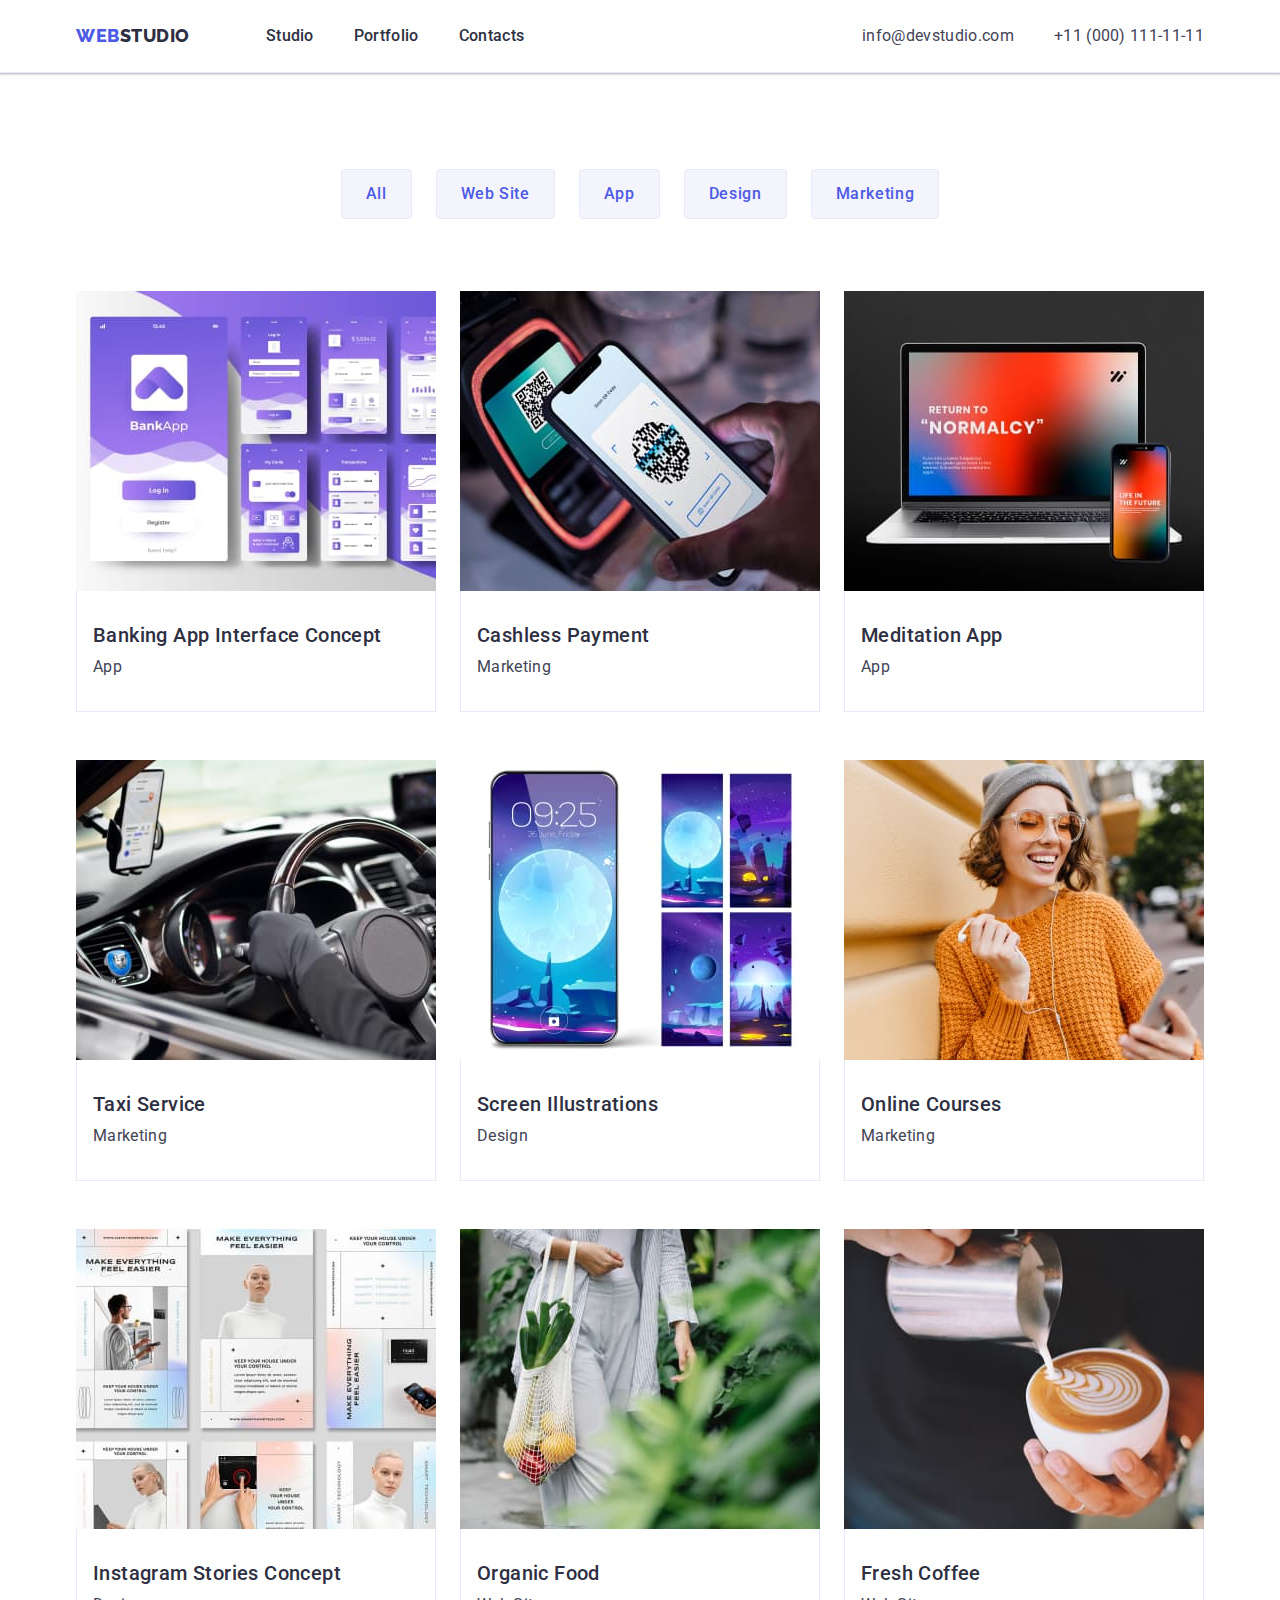
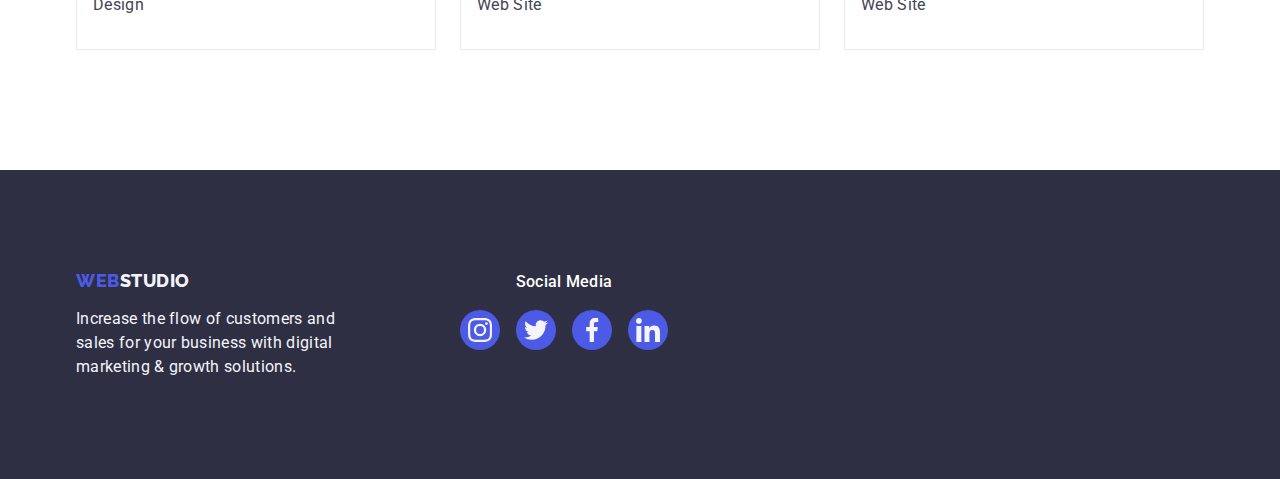
==== portfolio.html @ fbf21b33 "Initial commit" ====
<!DOCTYPE html>
<html lang="en">
  <head>
    <meta charset="UTF-8" />
    <meta http-equiv="X-UA-Compatible" content="IE=edge" />
    <meta name="viewport" content="width=device-width, initial-scale=1.0" />
    <title>WebStudio</title>
    <!-- Нормалізація стилів -->
    <link
      rel="stylesheet"
      href="https://cdn.jsdelivr.net/npm/modern-normalize@1.1.0/modern-normalize.min.css"
    />
    <!-- Шрифти -->
    <link rel="preconnect" href="https://fonts.googleapis.com" />
    <link rel="preconnect" href="https://fonts.gstatic.com" crossorigin />
    <link
      href="https://fonts.googleapis.com/css2?family=Raleway:wght@800&family=Roboto:wght@400;500;700&display=swap"
      rel="stylesheet"
    />
    <!-- Підключення стилів css -->
    <link rel="stylesheet" href="./css/styles.css" />
  </head>
  <body>
    <!-- Header -->
    <header class="header">
      <div class="header-container container">
        <nav class="header-nav">
          <a href="./index.html" class="logo-link link"
            >Web<span class="header-logo">Studio</span></a
          >
          <ul class="header-menu list">
            <li class="menu-item">
              <a class="menu-link link" href="./index.html">Studio</a>
            </li>
            <li class="menu-item">
              <a class="menu-link link" href="./portfolio.html">Portfolio</a>
            </li>
            <li class="menu-item">
              <a class="menu-link link" href="">Contacts</a>
            </li>
          </ul>
        </nav>
        <address class="contact">
          <ul class="contact-list list">
            <li class="mail">
              <a class="contact-link link" href="mailto:info@devstudio.com"
                >info@devstudio.com</a
              >
            </li>
            <li class="phone">
              <a class="contact-link link" href="tel:+110001111111"
                >+11 (000) 111-11-11</a
              >
            </li>
          </ul>
        </address>
      </div>
    </header>
    <!-- Main -->
    <main>
      <!-- Filters button -->
      <section class="filters">
        <div class="filters-container container">
          <h1 class="visually-hidden">Filters portfolio</h1>
          <ul class="filters-list list">
            <li class="filters-item">
              <button class="filters-btn" type="button">All</button>
            </li>
            <li class="filters-item">
              <button class="filters-btn" type="button">Web Site</button>
            </li>
            <li class="filters-item">
              <button class="filters-btn" type="button">App</button>
            </li>
            <li class="filters-item">
              <button class="filters-btn" type="button">Design</button>
            </li>
            <li class="filters-item">
              <button class="filters-btn" type="button">Marketing</button>
            </li>
          </ul>
          <!-- Photo gallery -->
          <ul class="galerry-list list">
            <li class="galerry-item">
              <a class="galerry-link link" href=""
                ><img
                  class="galerry-img"
                  src="./images/Portfolio/img-1.jpg"
                  alt="Banking App"
                  width="360"
                  height="300"
                />
                <div class="application">
                  <h2 class="galery-title subtitle">
                    Banking App Interface Concept
                  </h2>
                  <p class="text">App</p>
                </div>
              </a>
            </li>
            <li class="galerry-item">
              <a class="galerry-link link" href=""
                ><img
                  class="galerry-img"
                  src="./images/Portfolio/img-2.jpg"
                  alt="Cashless Payment"
                  width="360"
                  height="300"
                />
                <div class="application">
                  <h2 class="galery-title subtitle">Cashless Payment</h2>
                  <p class="text">Marketing</p>
                </div>
              </a>
            </li>
            <li class="galerry-item">
              <a class="galerry-link link" href=""
                ><img
                  class="galerry-img"
                  src="./images/Portfolio/img-3.jpg"
                  alt="Meditation App"
                  width="360"
                  height="300"
                />
                <div class="application">
                  <h2 class="galery-title subtitle">Meditation App</h2>
                  <p class="text">App</p>
                </div>
              </a>
            </li>
            <li class="galerry-item">
              <a class="galerry-link link" href=""
                ><img
                  class="galerry-img"
                  src="./images/Portfolio/img-4.jpg"
                  alt="Taxi Service"
                  width="360"
                  height="300"
                />
                <div class="application">
                  <h2 class="galery-title subtitle">Taxi Service</h2>
                  <p class="text">Marketing</p>
                </div></a
              >
            </li>
            <li class="galerry-item">
              <a class="galerry-link link" href=""
                ><img
                  class="galerry-img"
                  src="./images/Portfolio/img-5.jpg"
                  alt="Screen Illustrations"
                  width="360"
                  height="300"
                />
                <div class="application">
                  <h2 class="galery-title subtitle">Screen Illustrations</h2>
                  <p class="text">Design</p>
                </div></a
              >
            </li>
            <li class="galerry-item">
              <a class="galerry-link link" href="">
                <img
                  class="galerry-img"
                  src="./images/Portfolio/img-6.jpg"
                  alt="Online Courses"
                  width="360"
                  height="300"
                />
                <div class="application">
                  <h2 class="galery-title subtitle">Online Courses</h2>
                  <p class="text">Marketing</p>
                </div></a
              >
            </li>
            <li class="galerry-item">
              <a class="galerry-link link" href=""
                ><img
                  class="galerry-img"
                  src="./images/Portfolio/img-7.jpg"
                  alt="Instagram Stories"
                  width="360"
                  height="300"
                />
                <div class="application">
                  <h2 class="galery-title subtitle">
                    Instagram Stories Concept
                  </h2>
                  <p class="text">Design</p>
                </div></a
              >
            </li>
            <li class="galerry-item">
              <a class="galerry-link link" href=""
                ><img
                  class="galerry-img"
                  src="./images/Portfolio/img-8.jpg"
                  alt="Organic Food"
                  width="360"
                  height="300"
                />
                <div class="application">
                  <h2 class="galery-title subtitle">Organic Food</h2>
                  <p class="text">Web Site</p>
                </div></a
              >
            </li>
            <li class="galerry-item">
              <a class="galerry-link link" href=""
                ><img
                  class="galerry-img"
                  src="./images/Portfolio/img-9.jpg"
                  alt="Fresh Coffee"
                  width="360"
                  height="300"
                />
                <div class="application">
                  <h2 class="galery-title subtitle">Fresh Coffee</h2>
                  <p class="text">Web Site</p>
                </div></a
              >
            </li>
          </ul>
        </div>
      </section>
    </main>
    <!-- Footer -->
    <footer class="footer">
      <div class="footer-container container">
        <div class="footer-text-container">
          <a class="footer-link link" href="./index.html"
            >Web<span class="footer-logo">Studio</span></a
          >
          <p class="footer-text">
            Increase the flow of customers and sales for your business with
            digital marketing & growth solutions.
          </p>
        </div>
        <div class="footer-socials-container">
          <p class="footer-title title">Social media</p>
          <ul class="social-footer list">
            <li class="social-footer-item">
              <a
                class="social-footer-link link"
                href=""
                target="_blank"
                rel="noopener noreferrer"
                aria-label="Instagram icon"
              >
                <svg class="social-footer-icon" width="24" height="24">
                  <use href="./images/icons.svg#instagram"></use>
                </svg>
              </a>
            </li>
            <li class="social-footer-item">
              <a
                class="social-footer-link link"
                href=""
                target="_blank"
                rel="noopener noreferrer"
                aria-label="Twitter icon"
              >
                <svg class="social-footer-icon" width="24" height="24">
                  <use href="./images/icons.svg#twitter"></use>
                </svg>
              </a>
            </li>
            <li class="social-footer-item">
              <a
                class="social-footer-link link"
                href=""
                target="_blank"
                rel="noopener noreferrer"
                aria-label="Facebook icon"
              >
                <svg class="social-footer-icon" width="24" height="24">
                  <use href="./images/icons.svg#facebook"></use>
                </svg>
              </a>
            </li>
            <li class="social-footer-item">
              <a
                class="social-footer-link link"
                href=""
                target="_blank"
                rel="noopener noreferrer"
                aria-label="Linkedin icon"
              >
                <svg class="social-footer-icon" width="24" height="24">
                  <use href="./images/icons.svg#linkedin"></use>
                </svg>
              </a>
            </li>
          </ul>
        </div>
      </div>
    </footer>
  </body>
</html>
---- css/styles.css ----
:root{
--main-text: 'Roboto', sans-serif;
--secondary-text: 'Raleway', sans-serif;
--first-color-slate: #434455 ;
--dark-color-navy-blue: #2e2f42;
--light-color-cloud: #f4f4fd;
--secondary-color-white: #ffffff;
--accent-color-ocean: #404bbf;
--primaru-btn-color-iis: #4d5ae5;
--border-line-color: #e7e9fc;
--subtl-color-light-slate: #8E8F99;
--success-color-green: #31D0AA;
}

/* Скидання маркерів і підкреслення/ Reset start */

h1,h2,h3,h4,h5,h6,p {
	margin: 0;
}

.link {
	text-decoration: none;
	color: currentColor;
}

.list {
	margin: 0;
	padding: 0;
	list-style: none;
}
	
img {
	display: block;
}

/* Body */
body{
	font-family: var(--main-text);
	color: var(--first-color-slate);
	font-size: 16px;
	line-height: 1.5;
	letter-spacing: 0.02em;
	background-color: var(--secondary-color-white);
}

.container {
	width: 1158px;
	padding-left: 15px;
	padding-right: 15px;
	margin-left: auto;
	margin-right: auto;
	/* outline: 2px dashed #f44336; */
}

/* section {
	outline: 2px solid green;
} */

/* Приховання заголовків */

.visually-hidden {
	position: absolute;
	width: 1px;
	height: 1px;
	margin: -1px;
	border: 0;
	padding: 0;

	white-space: nowrap;
	clip-path: inset(100%);
	clip: rect(0 0 0 0);
	overflow: hidden;
}

/* Header */

.header {
	border-bottom: 1px solid var(--border-line-color);
	box-shadow: 0px 2px 1px rgba(46, 47, 66, 0.08), 0px 1px 1px rgba(46, 47, 66, 0.16), 0px 1px 6px rgba(46, 47, 66, 0.08);
}

.header-container {
	display: flex;
	align-items: center;
}

.header-nav {
	display: flex;
	align-items: center;
}

.logo-link {
	padding-top: 24px;
	padding-bottom: 24px;
	margin-right: 76px;
	font-family: var(--secondary-text);
	font-weight: 800;
	font-size: 18px;
	line-height: 1.17;
	letter-spacing: 0.03em;
	text-transform: uppercase;
	color: var(--primaru-btn-color-iis);

}

.header-logo {
	color: var(--dark-color-navy-blue);
}

.header-menu {
	display: flex;
	flex-direction: row;
	gap: 40px;
}

.menu-link {
	display: block;
	padding-top: 24px;
	padding-bottom: 24px;
	font-weight: 500;
	color: var(--dark-color-navy-blue);
}

.menu-link:hover,
.menu-link:focus {
	color: var(--accent-color-ocean);
}

.contact {
	margin-left: auto;
	font-style: normal;
}

.contact-list {
	display: flex;
	align-items: center;
}

.mail {
	margin-right: 40px;
}
.contact-link {
	display: block;
	padding-top: 24px;
	padding-bottom: 24px;
	font-weight: 400;
	color: var(--first-color-slate);
}

.contact-link:hover,
.contact-link:focus {
	color: var(--accent-color-ocean);
}


/* Hero */	

.hero {
	max-width: 1440px;
	margin-left: auto;
	margin-right: auto;
	padding-top: 188px;
	padding-bottom: 188px;
	background-color: var(--dark-color-navy-blue);
	text-align: center;
	background-image: linear-gradient(rgba(46, 47, 66, 0.7), rgba(46, 47, 66, 0.7)), url(../images/Hero/hero.jpg);
	background-repeat: no-repeat;
	background-position: center;
	background-size: cover;
}

.hero-title {
	max-width: 496px;
	margin: 0 auto;
	text-align: center;
	margin-bottom: 48px;
	font-weight: 700;
	font-size: 56px;
	line-height: 1.07;
	letter-spacing: 0.02em;
	color: var(--secondary-color-white);
}

.hero-btn {
	display: block;
	padding: 16px 32px;
	margin: 0 auto;
	height: 56px;
	min-width: 169px;
	border: none;
	border-radius: 4px;
	font-family: inherit;
	font-weight: 500;
	font-size: 16px;
	line-height: 1.5;
	letter-spacing: 0.04em;
	color: var(--secondary-color-white);
	background-color:var(--primaru-btn-color-iis);
	cursor: pointer;
	box-shadow: 0px 4px 4px rgba(0, 0, 0, 0.15);
	
}

.hero-btn:hover,
.hero-btn:focus {
	background-color: var(--accent-color-ocean);
}

/* Section */

  /* Section 1 */

.about-section {
	padding-top: 120px;
	padding-bottom: 120px;
}

.about-icon-container {
	display: flex;
	justify-content: center;
	align-items: center;
	height: 112px;
	margin-bottom: 8px;
	background-color: var(--light-color-cloud);
	border-radius: 4px;
}

.about-list {
	display: flex;
	align-items: flex-start;
	gap: 24px;
}

.about-item {
	width: calc((100% - 72px) / 4);
}

.title {
	margin-bottom: 72px;
	font-weight: 700;
	font-size: 36px;
	line-height: 1.11;
	text-align: center;
	letter-spacing: 0.02em;
	text-transform: capitalize;
	color: var(--dark-color-navy-blue);
}

.subtitle {
	margin-bottom: 8px;
	font-weight: 500;
	font-size: 20px;
	line-height: 1.2;
	letter-spacing: 0.02em;
	color:var(--dark-color-navy-blue);
}

.text {
	font-weight: 400;
	color:var(--first-color-slate)
}

/* Section 2 */
.works-section {
	padding-bottom: 120px;
}

.works-list {
	display: flex;
	gap: 24px;
}

.works-item {
	width: calc((100% - 48px) / 3);
}

/* Section 3 */
.team-section {
	padding-top: 120px;
	padding-bottom: 120px;
	background-color: var(--light-color-cloud);
}

.team-list {
	display: flex;
	gap: 24px;
}

.team-item{
	width: calc((100% - 72px) / 4);
	background-color: var(--secondary-color-white);
	border-radius: 0px 0px 4px 4px;
	box-shadow: 0px 1px 6px rgba(46, 47, 66, 0.08), 0px 1px 1px rgba(46, 47, 66, 0.16), 0px 2px 1px rgba(46, 47, 66, 0.08);
}

.team-text {
	margin-bottom: 8px;
}

.name-team-container {
	padding: 32px 0;
	text-align: center;
}

.social-team {
	display: flex;
	justify-content: center;
	gap: 24px;
}

.social-team-item {
	list-style: none;
}

.social-team-link {
	display: flex;
	justify-content: center;
	align-items: center;
	width: 40px;
	height: 40px;
	background-color: var(--primaru-btn-color-iis);
	border-radius: 50%;
	color: var(--light-color-cloud);
}

.social-team-link:hover,
.social-team-link:focus {
	background-color: var(--accent-color-ocean);
}

.social-team-icon {
	fill: currentColor;
}

/* Section 4 */
.customers-section {
	padding: 120px 0;
}

.customers-title{
	line-height: 1.1
}

.customers-list {
	display: flex;
	justify-content: center;
	gap: 24px;
}
.customers-item {
	list-style: none;
}

.customers-link {
	display: flex;
	justify-content: center;
	align-items: center;
	width: 168px;
	height: 88px;
	color: var(--subtl-color-light-slate);
	border: 1px solid var(--subtl-color-light-slate);
	border-radius: 4px;
}

.customers-link:hover,
.customers-link:focus {
	border-color: var(--accent-color-ocean);
	color: var(--accent-color-ocean);
	fill: var(--accent-color-ocean);
}

.customers-icon {
	fill: currentColor;
}


/* Portfolio */

.filters {
	padding-top: 96px;
	padding-bottom: 120px;
}

.filters-list {
	margin-bottom: 72px;
	display: flex;
	align-items: center;
	justify-content: center;
	gap: 24px;
}

.filters-btn {
	padding: 12px 24px;
	border: 1px solid var(--border-line-color);
	border-radius: 4px;
	font-family: inherit;
	font-weight: 500;
	font-size: 16px;
	line-height: 1.5;
	letter-spacing: 0.04em;
	color: var(--primaru-btn-color-iis);
	background: var(--light-color-cloud);
	cursor: pointer;
}
.filters-btn:hover,
 .filters-btn:focus {
	border: 1px solid transparent;
	color: var(--secondary-color-white);
	background: var(--accent-color-ocean);
	box-shadow: 0px 3px 1px rgba(0, 0, 0, 0.1), 0px 2px 1px rgba(0, 0, 0, 0.08), 0px 2px 2px rgba(0, 0, 0, 0.12);
}

.galerry-list {
	display: flex;
	flex-wrap: wrap;
	column-gap: 24px;
	row-gap: 48px;
}

.galerry-item {
	width: calc((100% - 48px) / 3);
}

.galerry-item:nth-last-child(-n + 3) {
	margin-bottom: 0;
}

.galerry-item:nth-child(3n) {
	margin-right: 0;
}

.galerry-link {
	display: block;
}

.galerry-link:hover,
.galerry-link:focus {
	box-shadow: 0px 1px 6px rgba(46, 47, 66, 0.08), 0px 1px 1px rgba(46, 47, 66, 0.16), 0px 2px 1px rgba(46, 47, 66, 0.08);
}

.application {
	padding: 32px 16px;
	border: 1px solid var(--border-line-color);
	border-top: none;
}

.galery-title {
	color: var(--dark-color-navy-blue);
}

/* Footer */
.footer {
	padding-top: 100px;
	padding-bottom: 100px;
	background-color: var(--dark-color-navy-blue);
}

.footer-container {
	display: flex;
	align-items: baseline;
}

.footer-text-container {
	margin-right: 120px;
}

.footer-text {
	width: 264px;
	font-weight: 400;
	color: var(--light-color-cloud);
}

.footer-link {
	display: inline-block;
	margin-bottom: 16px;
	font-family: var(--secondary-text);
	font-weight: 800;
	font-size: 18px;
	line-height: 1.17;
	letter-spacing: 0.03em;
	text-transform: uppercase;
	color: var(--primaru-btn-color-iis);
}

.footer-logo {
	color: var(--light-color-cloud);
}

.footer-title {
font-weight: 500;
margin-bottom: 16px;
font-size: 16px;
line-height: 1.5;
letter-spacing: 0.02em;
color: var(--secondary-color-white);
}

.social-footer {
	display: flex;
	justify-content: center;
	gap: 16px;
}

.social-footer-link {
	display: flex;
	justify-content: center;
	align-items: center;
	width: 40px;
	height: 40px;
	border-radius: 50%;
	background-color: var(--primaru-btn-color-iis);
	color: var(--light-color-cloud);
}
.social-footer-link:hover,
.social-footer-link:focus {
	background-color: var(--success-color-green);
}


.social-footer-icon {
	fill: currentColor;
}
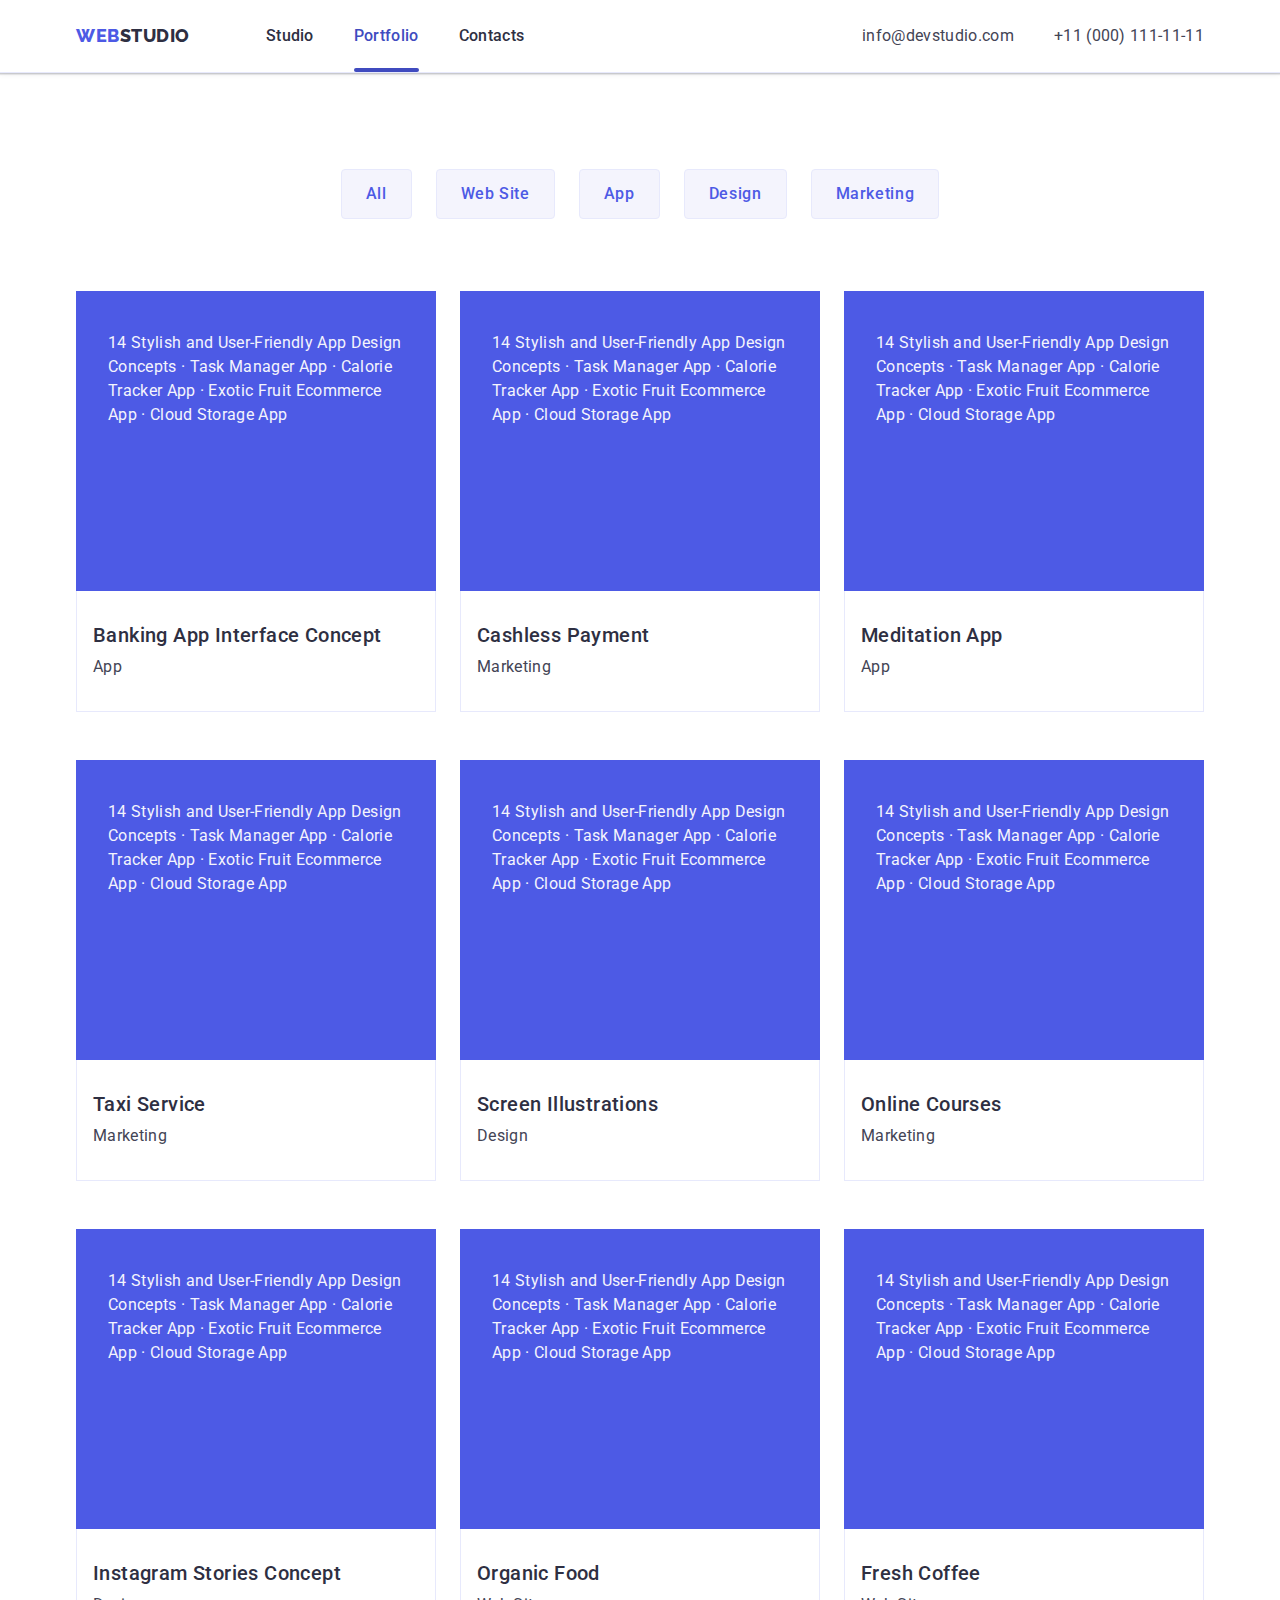
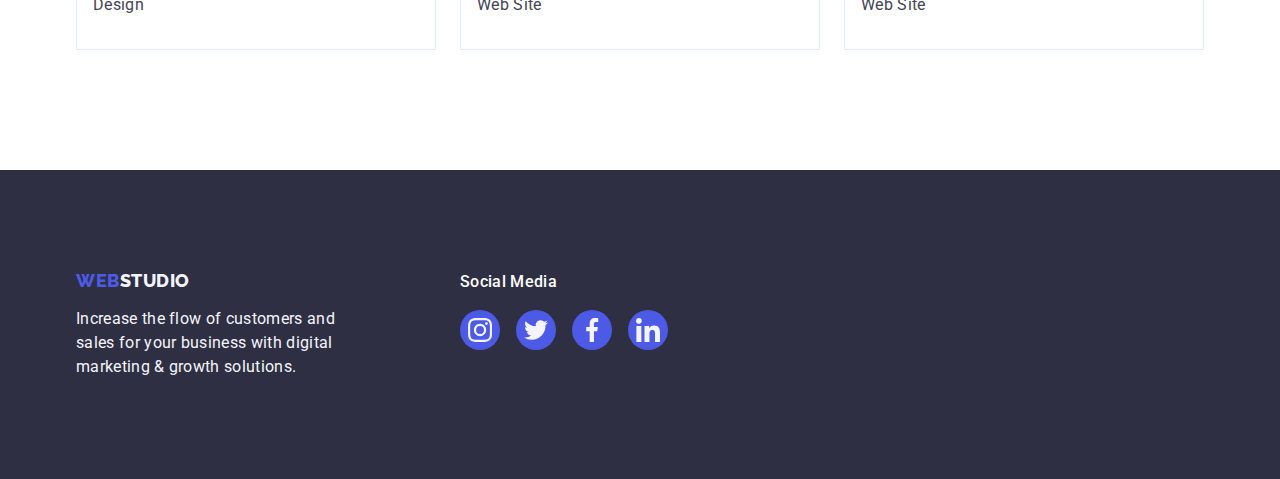
==== commit 91d11c4e: "added modal window" ====
--- a/portfolio.html
+++ b/portfolio.html
@@ -33,7 +33,9 @@
               <a class="menu-link link" href="./index.html">Studio</a>
             </li>
             <li class="menu-item">
-              <a class="menu-link link" href="./portfolio.html">Portfolio</a>
+              <a class="menu-link current link" href="./portfolio.html"
+                >Portfolio</a
+              >
             </li>
             <li class="menu-item">
               <a class="menu-link link" href="">Contacts</a>
@@ -82,14 +84,21 @@
           <!-- Photo gallery -->
           <ul class="galerry-list list">
             <li class="galerry-item">
-              <a class="galerry-link link" href=""
-                ><img
-                  class="galerry-img"
-                  src="./images/Portfolio/img-1.jpg"
-                  alt="Banking App"
-                  width="360"
-                  height="300"
-                />
+              <a class="galerry-link link" href="">
+                <div class="galery-box">
+                  <img
+                    class="galerry-img"
+                    src="./images/Portfolio/img-1.jpg"
+                    alt="Banking App"
+                    width="360"
+                    height="300"
+                  />
+                  <p class="galery-label">
+                    14 Stylish and User-Friendly App Design Concepts · Task
+                    Manager App · Calorie Tracker App · Exotic Fruit Ecommerce
+                    App · Cloud Storage App
+                  </p>
+                </div>
                 <div class="application">
                   <h2 class="galery-title subtitle">
                     Banking App Interface Concept
@@ -99,14 +108,21 @@
               </a>
             </li>
             <li class="galerry-item">
-              <a class="galerry-link link" href=""
-                ><img
-                  class="galerry-img"
-                  src="./images/Portfolio/img-2.jpg"
-                  alt="Cashless Payment"
-                  width="360"
-                  height="300"
-                />
+              <a class="galerry-link link" href="">
+                <div class="galery-box">
+                  <img
+                    class="galerry-img"
+                    src="./images/Portfolio/img-2.jpg"
+                    alt="Cashless Payment"
+                    width="360"
+                    height="300"
+                  />
+                  <p class="galery-label">
+                    14 Stylish and User-Friendly App Design Concepts · Task
+                    Manager App · Calorie Tracker App · Exotic Fruit Ecommerce
+                    App · Cloud Storage App
+                  </p>
+                </div>
                 <div class="application">
                   <h2 class="galery-title subtitle">Cashless Payment</h2>
                   <p class="text">Marketing</p>
@@ -114,14 +130,21 @@
               </a>
             </li>
             <li class="galerry-item">
-              <a class="galerry-link link" href=""
-                ><img
-                  class="galerry-img"
-                  src="./images/Portfolio/img-3.jpg"
-                  alt="Meditation App"
-                  width="360"
-                  height="300"
-                />
+              <a class="galerry-link link" href="">
+                <div class="galery-box">
+                  <img
+                    class="galerry-img"
+                    src="./images/Portfolio/img-3.jpg"
+                    alt="Meditation App"
+                    width="360"
+                    height="300"
+                  />
+                  <p class="galery-label">
+                    14 Stylish and User-Friendly App Design Concepts · Task
+                    Manager App · Calorie Tracker App · Exotic Fruit Ecommerce
+                    App · Cloud Storage App
+                  </p>
+                </div>
                 <div class="application">
                   <h2 class="galery-title subtitle">Meditation App</h2>
                   <p class="text">App</p>
@@ -129,14 +152,21 @@
               </a>
             </li>
             <li class="galerry-item">
-              <a class="galerry-link link" href=""
-                ><img
-                  class="galerry-img"
-                  src="./images/Portfolio/img-4.jpg"
-                  alt="Taxi Service"
-                  width="360"
-                  height="300"
-                />
+              <a class="galerry-link link" href="">
+                <div class="galery-box">
+                  <img
+                    class="galerry-img"
+                    src="./images/Portfolio/img-4.jpg"
+                    alt="Taxi Service"
+                    width="360"
+                    height="300"
+                  />
+                  <p class="galery-label">
+                    14 Stylish and User-Friendly App Design Concepts · Task
+                    Manager App · Calorie Tracker App · Exotic Fruit Ecommerce
+                    App · Cloud Storage App
+                  </p>
+                </div>
                 <div class="application">
                   <h2 class="galery-title subtitle">Taxi Service</h2>
                   <p class="text">Marketing</p>
@@ -144,14 +174,21 @@
               >
             </li>
             <li class="galerry-item">
-              <a class="galerry-link link" href=""
-                ><img
-                  class="galerry-img"
-                  src="./images/Portfolio/img-5.jpg"
-                  alt="Screen Illustrations"
-                  width="360"
-                  height="300"
-                />
+              <a class="galerry-link link" href="">
+                <div class="galery-box">
+                  <img
+                    class="galerry-img"
+                    src="./images/Portfolio/img-5.jpg"
+                    alt="Screen Illustrations"
+                    width="360"
+                    height="300"
+                  />
+                  <p class="galery-label">
+                    14 Stylish and User-Friendly App Design Concepts · Task
+                    Manager App · Calorie Tracker App · Exotic Fruit Ecommerce
+                    App · Cloud Storage App
+                  </p>
+                </div>
                 <div class="application">
                   <h2 class="galery-title subtitle">Screen Illustrations</h2>
                   <p class="text">Design</p>
@@ -160,13 +197,20 @@
             </li>
             <li class="galerry-item">
               <a class="galerry-link link" href="">
-                <img
-                  class="galerry-img"
-                  src="./images/Portfolio/img-6.jpg"
-                  alt="Online Courses"
-                  width="360"
-                  height="300"
-                />
+                <div class="galery-box">
+                  <img
+                    class="galerry-img"
+                    src="./images/Portfolio/img-6.jpg"
+                    alt="Online Courses"
+                    width="360"
+                    height="300"
+                  />
+                  <p class="galery-label">
+                    14 Stylish and User-Friendly App Design Concepts · Task
+                    Manager App · Calorie Tracker App · Exotic Fruit Ecommerce
+                    App · Cloud Storage App
+                  </p>
+                </div>
                 <div class="application">
                   <h2 class="galery-title subtitle">Online Courses</h2>
                   <p class="text">Marketing</p>
@@ -174,14 +218,21 @@
               >
             </li>
             <li class="galerry-item">
-              <a class="galerry-link link" href=""
-                ><img
-                  class="galerry-img"
-                  src="./images/Portfolio/img-7.jpg"
-                  alt="Instagram Stories"
-                  width="360"
-                  height="300"
-                />
+              <a class="galerry-link link" href="">
+                <div class="galery-box">
+                  <img
+                    class="galerry-img"
+                    src="./images/Portfolio/img-7.jpg"
+                    alt="Instagram Stories"
+                    width="360"
+                    height="300"
+                  />
+                  <p class="galery-label">
+                    14 Stylish and User-Friendly App Design Concepts · Task
+                    Manager App · Calorie Tracker App · Exotic Fruit Ecommerce
+                    App · Cloud Storage App
+                  </p>
+                </div>
                 <div class="application">
                   <h2 class="galery-title subtitle">
                     Instagram Stories Concept
@@ -191,14 +242,21 @@
               >
             </li>
             <li class="galerry-item">
-              <a class="galerry-link link" href=""
-                ><img
-                  class="galerry-img"
-                  src="./images/Portfolio/img-8.jpg"
-                  alt="Organic Food"
-                  width="360"
-                  height="300"
-                />
+              <a class="galerry-link link" href="">
+                <div class="galery-box">
+                  <img
+                    class="galerry-img"
+                    src="./images/Portfolio/img-8.jpg"
+                    alt="Organic Food"
+                    width="360"
+                    height="300"
+                  />
+                  <p class="galery-label">
+                    14 Stylish and User-Friendly App Design Concepts · Task
+                    Manager App · Calorie Tracker App · Exotic Fruit Ecommerce
+                    App · Cloud Storage App
+                  </p>
+                </div>
                 <div class="application">
                   <h2 class="galery-title subtitle">Organic Food</h2>
                   <p class="text">Web Site</p>
@@ -206,14 +264,21 @@
               >
             </li>
             <li class="galerry-item">
-              <a class="galerry-link link" href=""
-                ><img
-                  class="galerry-img"
-                  src="./images/Portfolio/img-9.jpg"
-                  alt="Fresh Coffee"
-                  width="360"
-                  height="300"
-                />
+              <a class="galerry-link link" href="">
+                <div class="galery-box">
+                  <img
+                    class="galerry-img"
+                    src="./images/Portfolio/img-9.jpg"
+                    alt="Fresh Coffee"
+                    width="360"
+                    height="300"
+                  />
+                  <p class="galery-label">
+                    14 Stylish and User-Friendly App Design Concepts · Task
+                    Manager App · Calorie Tracker App · Exotic Fruit Ecommerce
+                    App · Cloud Storage App
+                  </p>
+                </div>
                 <div class="application">
                   <h2 class="galery-title subtitle">Fresh Coffee</h2>
                   <p class="text">Web Site</p>
--- a/css/styles.css
+++ b/css/styles.css
@@ -11,6 +11,7 @@
 --border-line-color: #e7e9fc;
 --subtl-color-light-slate: #8E8F99;
 --success-color-green: #31D0AA;
+--modal-color-dairy: #FCFCFC;
 }
 
 /* Скидання маркерів і підкреслення/ Reset start */
@@ -61,6 +62,7 @@
 
 .visually-hidden {
 	position: absolute;
+
 	width: 1px;
 	height: 1px;
 	margin: -1px;
@@ -94,6 +96,7 @@
 	padding-top: 24px;
 	padding-bottom: 24px;
 	margin-right: 76px;
+
 	font-family: var(--secondary-text);
 	font-weight: 800;
 	font-size: 18px;
@@ -114,10 +117,15 @@
 	gap: 40px;
 }
 
+.menu-item {
+	position: relative;
+}
+
 .menu-link {
 	display: block;
 	padding-top: 24px;
 	padding-bottom: 24px;
+
 	font-weight: 500;
 	color: var(--dark-color-navy-blue);
 }
@@ -125,6 +133,26 @@
 .menu-link:hover,
 .menu-link:focus {
 	color: var(--accent-color-ocean);
+}
+
+.menu-link::after {
+	content: '';
+	position: absolute;
+	bottom: 0;
+	left: 0;
+
+	display: block;
+	width: 100%;
+	height: 4px;
+	border-radius: 2px;
+}
+
+.menu-link.current{
+	color: var(--accent-color-ocean);
+}
+
+.menu-link.current::after {
+background-color: var(--accent-color-ocean);
 }
 
 .contact {
@@ -429,6 +457,10 @@
 	margin-right: 0;
 }
 
+.galery-box {
+	position: relative;
+}
+
 .galerry-link {
 	display: block;
 }
@@ -436,6 +468,25 @@
 .galerry-link:hover,
 .galerry-link:focus {
 	box-shadow: 0px 1px 6px rgba(46, 47, 66, 0.08), 0px 1px 1px rgba(46, 47, 66, 0.16), 0px 2px 1px rgba(46, 47, 66, 0.08);
+}
+
+
+.galery-label{
+	position: absolute;
+	bottom: 0;
+	left: 0;
+
+	width: 100%;
+	padding: 40px 32px 164px 32px;
+	background-color: var(--primaru-btn-color-iis);
+
+	font-family: var(--main-text);
+	font-style: normal;
+	font-weight: 400;
+	font-size: 16px;
+	line-height: 1.5;
+	letter-spacing: 0.02em;
+	color: var(--light-color-cloud);
 }
 
 .application {
@@ -487,6 +538,7 @@
 }
 
 .footer-title {
+text-align: left;
 font-weight: 500;
 margin-bottom: 16px;
 font-size: 16px;
@@ -520,3 +572,44 @@
 .social-footer-icon {
 	fill: currentColor;
 }
+
+.bacdroup {
+	position: fixed;
+	top: 0;
+	left: 0;
+	bottom: 0;
+	right: 0;
+
+	background-color: rgba(46, 47, 66, 0.4);
+}
+
+.modal {
+	position: absolute;
+	top: 88px;
+	left: calc( 50% - 204px );
+
+	width: 408px;
+	min-height: 576px;
+	padding: 24px;
+
+	background-color: var(--modal-color-dairy);
+	box-shadow: 0px 1px 1px rgba(0, 0, 0, 0.14), 
+	0px 1px 3px rgba(0, 0, 0, 0.12), 
+	0px 2px 1px rgba(0, 0, 0, 0.2);
+	border-radius: 4px;
+}
+
+.modal-btn {
+	display: block;
+	margin-left: auto;
+
+	width: 24px;
+	height: 24px;
+	border-radius: 50%;
+	
+	background-color: var(--border-line-color);
+	border: 1px solid rgba(0, 0, 0, 0.1);
+}
+
+.modal-icon {
+}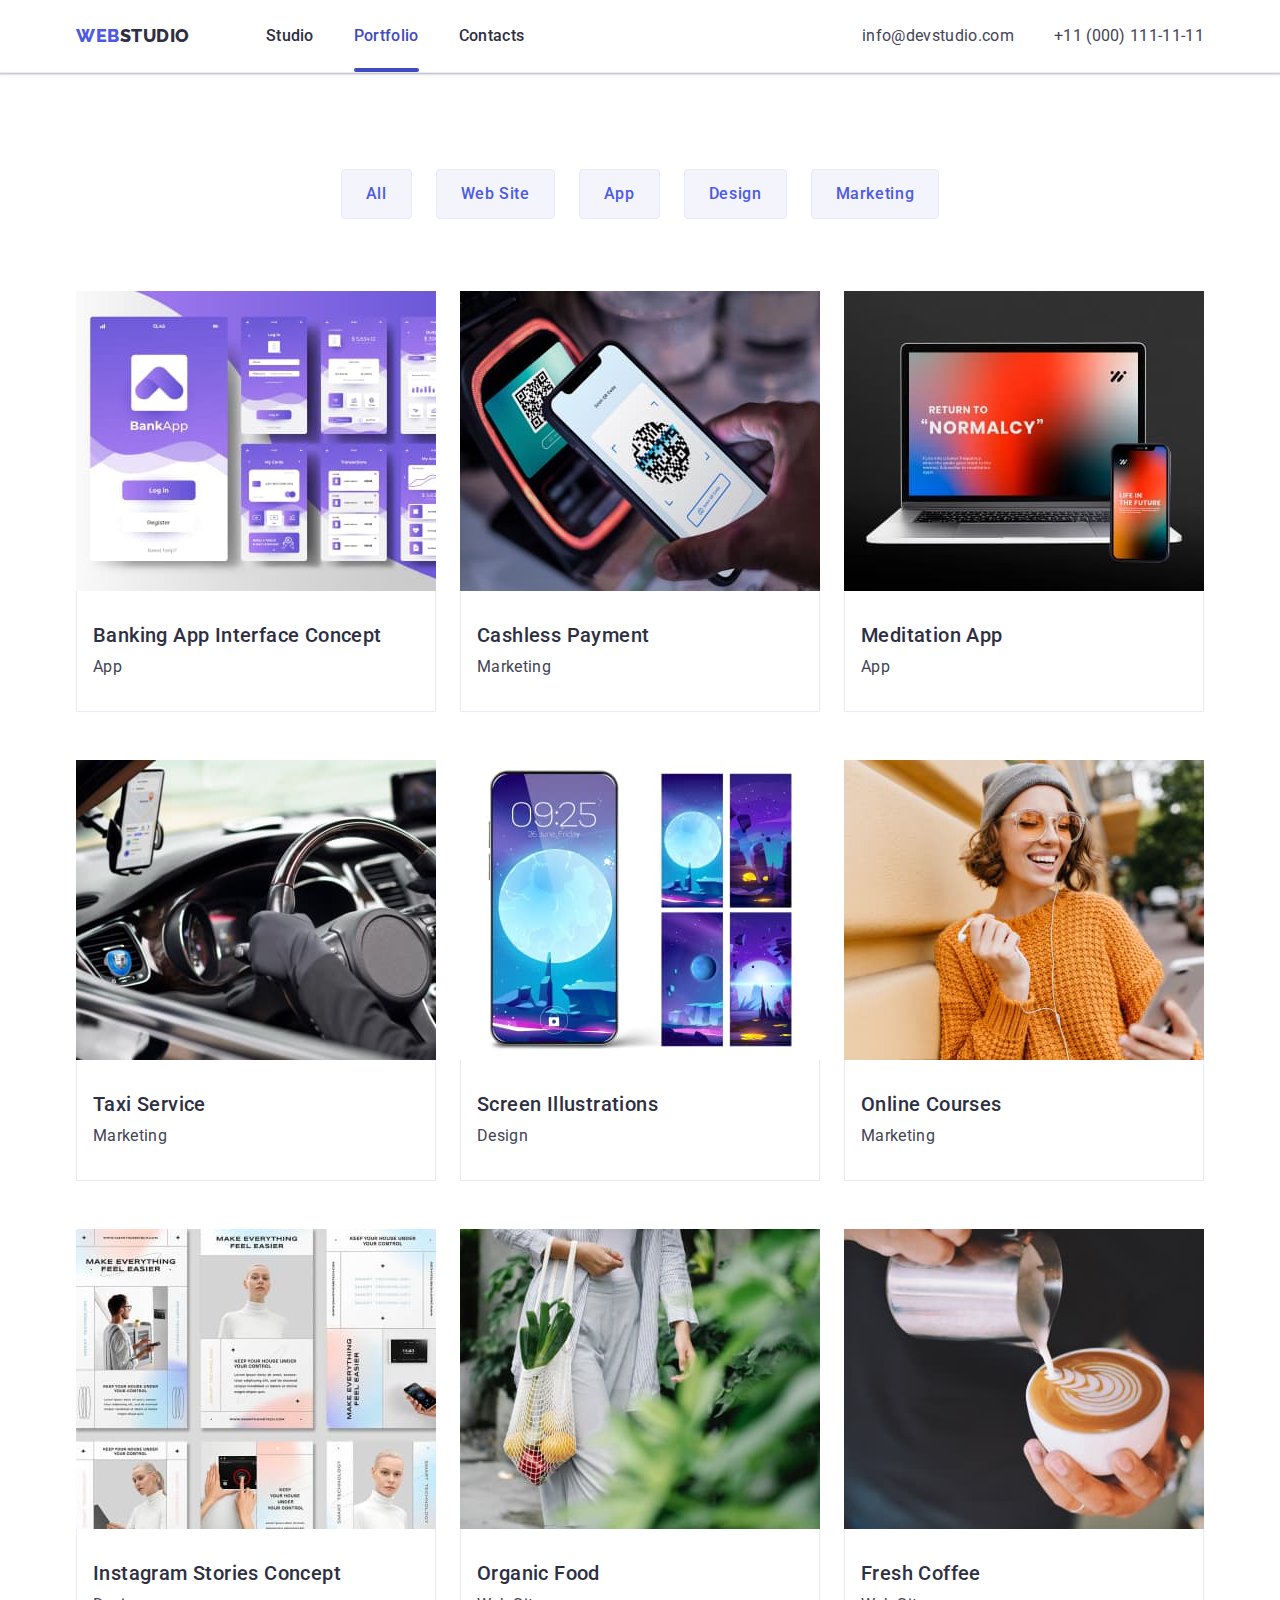
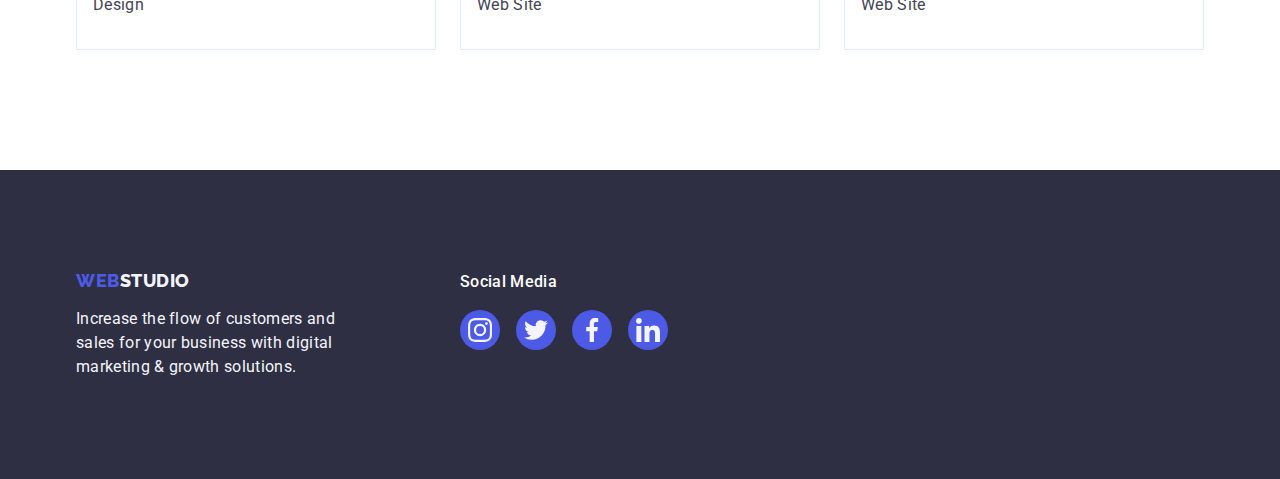
==== commit d24354c5: "added overlay" ====
--- a/portfolio.html
+++ b/portfolio.html
@@ -93,11 +93,13 @@
                     width="360"
                     height="300"
                   />
-                  <p class="galery-label">
-                    14 Stylish and User-Friendly App Design Concepts · Task
-                    Manager App · Calorie Tracker App · Exotic Fruit Ecommerce
-                    App · Cloud Storage App
-                  </p>
+                  <div class="overlay">
+                    <p class="overlay-label">
+                      14 Stylish and User-Friendly App Design Concepts · Task
+                      Manager App · Calorie Tracker App · Exotic Fruit Ecommerce
+                      App · Cloud Storage App
+                    </p>
+                  </div>
                 </div>
                 <div class="application">
                   <h2 class="galery-title subtitle">
@@ -117,11 +119,13 @@
                     width="360"
                     height="300"
                   />
-                  <p class="galery-label">
-                    14 Stylish and User-Friendly App Design Concepts · Task
-                    Manager App · Calorie Tracker App · Exotic Fruit Ecommerce
-                    App · Cloud Storage App
-                  </p>
+                  <div class="overlay">
+                    <p class="overlay-label">
+                      14 Stylish and User-Friendly App Design Concepts · Task
+                      Manager App · Calorie Tracker App · Exotic Fruit Ecommerce
+                      App · Cloud Storage App
+                    </p>
+                  </div>
                 </div>
                 <div class="application">
                   <h2 class="galery-title subtitle">Cashless Payment</h2>
@@ -139,11 +143,13 @@
                     width="360"
                     height="300"
                   />
-                  <p class="galery-label">
-                    14 Stylish and User-Friendly App Design Concepts · Task
-                    Manager App · Calorie Tracker App · Exotic Fruit Ecommerce
-                    App · Cloud Storage App
-                  </p>
+                  <div class="overlay">
+                    <p class="overlay-label">
+                      14 Stylish and User-Friendly App Design Concepts · Task
+                      Manager App · Calorie Tracker App · Exotic Fruit Ecommerce
+                      App · Cloud Storage App
+                    </p>
+                  </div>
                 </div>
                 <div class="application">
                   <h2 class="galery-title subtitle">Meditation App</h2>
@@ -161,11 +167,13 @@
                     width="360"
                     height="300"
                   />
-                  <p class="galery-label">
-                    14 Stylish and User-Friendly App Design Concepts · Task
-                    Manager App · Calorie Tracker App · Exotic Fruit Ecommerce
-                    App · Cloud Storage App
-                  </p>
+                  <div class="overlay">
+                    <p class="overlay-label">
+                      14 Stylish and User-Friendly App Design Concepts · Task
+                      Manager App · Calorie Tracker App · Exotic Fruit Ecommerce
+                      App · Cloud Storage App
+                    </p>
+                  </div>
                 </div>
                 <div class="application">
                   <h2 class="galery-title subtitle">Taxi Service</h2>
@@ -183,11 +191,13 @@
                     width="360"
                     height="300"
                   />
-                  <p class="galery-label">
-                    14 Stylish and User-Friendly App Design Concepts · Task
-                    Manager App · Calorie Tracker App · Exotic Fruit Ecommerce
-                    App · Cloud Storage App
-                  </p>
+                  <div class="overlay">
+                    <p class="overlay-label">
+                      14 Stylish and User-Friendly App Design Concepts · Task
+                      Manager App · Calorie Tracker App · Exotic Fruit Ecommerce
+                      App · Cloud Storage App
+                    </p>
+                  </div>
                 </div>
                 <div class="application">
                   <h2 class="galery-title subtitle">Screen Illustrations</h2>
@@ -205,11 +215,13 @@
                     width="360"
                     height="300"
                   />
-                  <p class="galery-label">
-                    14 Stylish and User-Friendly App Design Concepts · Task
-                    Manager App · Calorie Tracker App · Exotic Fruit Ecommerce
-                    App · Cloud Storage App
-                  </p>
+                  <div class="overlay">
+                    <p class="overlay-label">
+                      14 Stylish and User-Friendly App Design Concepts · Task
+                      Manager App · Calorie Tracker App · Exotic Fruit Ecommerce
+                      App · Cloud Storage App
+                    </p>
+                  </div>
                 </div>
                 <div class="application">
                   <h2 class="galery-title subtitle">Online Courses</h2>
@@ -227,11 +239,13 @@
                     width="360"
                     height="300"
                   />
-                  <p class="galery-label">
-                    14 Stylish and User-Friendly App Design Concepts · Task
-                    Manager App · Calorie Tracker App · Exotic Fruit Ecommerce
-                    App · Cloud Storage App
-                  </p>
+                  <div class="overlay">
+                    <p class="overlay-label">
+                      14 Stylish and User-Friendly App Design Concepts · Task
+                      Manager App · Calorie Tracker App · Exotic Fruit Ecommerce
+                      App · Cloud Storage App
+                    </p>
+                  </div>
                 </div>
                 <div class="application">
                   <h2 class="galery-title subtitle">
@@ -251,11 +265,13 @@
                     width="360"
                     height="300"
                   />
-                  <p class="galery-label">
-                    14 Stylish and User-Friendly App Design Concepts · Task
-                    Manager App · Calorie Tracker App · Exotic Fruit Ecommerce
-                    App · Cloud Storage App
-                  </p>
+                  <div class="overlay">
+                    <p class="overlay-label">
+                      14 Stylish and User-Friendly App Design Concepts · Task
+                      Manager App · Calorie Tracker App · Exotic Fruit Ecommerce
+                      App · Cloud Storage App
+                    </p>
+                  </div>
                 </div>
                 <div class="application">
                   <h2 class="galery-title subtitle">Organic Food</h2>
@@ -273,11 +289,13 @@
                     width="360"
                     height="300"
                   />
-                  <p class="galery-label">
-                    14 Stylish and User-Friendly App Design Concepts · Task
-                    Manager App · Calorie Tracker App · Exotic Fruit Ecommerce
-                    App · Cloud Storage App
-                  </p>
+                  <div class="overlay">
+                    <p class="overlay-label">
+                      14 Stylish and User-Friendly App Design Concepts · Task
+                      Manager App · Calorie Tracker App · Exotic Fruit Ecommerce
+                      App · Cloud Storage App
+                    </p>
+                  </div>
                 </div>
                 <div class="application">
                   <h2 class="galery-title subtitle">Fresh Coffee</h2>
--- a/css/styles.css
+++ b/css/styles.css
@@ -2,6 +2,7 @@
 :root{
 --main-text: 'Roboto', sans-serif;
 --secondary-text: 'Raleway', sans-serif;
+
 --first-color-slate: #434455 ;
 --dark-color-navy-blue: #2e2f42;
 --light-color-cloud: #f4f4fd;
@@ -12,6 +13,8 @@
 --subtl-color-light-slate: #8E8F99;
 --success-color-green: #31D0AA;
 --modal-color-dairy: #FCFCFC;
+
+--animation: 250ms cubic-bezier(0.4, 0, 0.2, 1);
 }
 
 /* Скидання маркерів і підкреслення/ Reset start */
@@ -128,6 +131,8 @@
 
 	font-weight: 500;
 	color: var(--dark-color-navy-blue);
+
+	transition: color var(--animation);
 }
 
 .menu-link:hover,
@@ -174,6 +179,8 @@
 	padding-bottom: 24px;
 	font-weight: 400;
 	color: var(--first-color-slate);
+
+	transition: color var(--animation);
 }
 
 .contact-link:hover,
@@ -192,7 +199,8 @@
 	padding-bottom: 188px;
 	background-color: var(--dark-color-navy-blue);
 	text-align: center;
-	background-image: linear-gradient(rgba(46, 47, 66, 0.7), rgba(46, 47, 66, 0.7)), url(../images/Hero/hero.jpg);
+	background-image: linear-gradient(rgba(46, 47, 66, 0.7), rgba(46, 47, 66, 0.7)),
+	url(../images/Hero/hero.jpg);
 	background-repeat: no-repeat;
 	background-position: center;
 	background-size: cover;
@@ -212,12 +220,16 @@
 
 .hero-btn {
 	display: block;
+	height: 56px;
+	min-width: 169px;
+
 	padding: 16px 32px;
 	margin: 0 auto;
-	height: 56px;
-	min-width: 169px;
 	border: none;
 	border-radius: 4px;
+	cursor: pointer;
+	box-shadow: 0px 4px 4px rgba(0, 0, 0, 0.15);
+
 	font-family: inherit;
 	font-weight: 500;
 	font-size: 16px;
@@ -225,8 +237,8 @@
 	letter-spacing: 0.04em;
 	color: var(--secondary-color-white);
 	background-color:var(--primaru-btn-color-iis);
-	cursor: pointer;
-	box-shadow: 0px 4px 4px rgba(0, 0, 0, 0.15);
+
+	transition: color var(--animation);
 	
 }
 
@@ -345,11 +357,15 @@
 	display: flex;
 	justify-content: center;
 	align-items: center;
+
 	width: 40px;
 	height: 40px;
+
 	background-color: var(--primaru-btn-color-iis);
 	border-radius: 50%;
 	color: var(--light-color-cloud);
+
+	transition: background-color var(--animation);
 }
 
 .social-team-link:hover,
@@ -388,6 +404,8 @@
 	color: var(--subtl-color-light-slate);
 	border: 1px solid var(--subtl-color-light-slate);
 	border-radius: 4px;
+
+	transition: border-color var(--animation), color var(--animation), fill var(--animation);
 }
 
 .customers-link:hover,
@@ -429,12 +447,15 @@
 	color: var(--primaru-btn-color-iis);
 	background: var(--light-color-cloud);
 	cursor: pointer;
-}
+
+	transition: border var(--animation), color var(--animation), background-color var(--animation), box-shadow var(--animation) ;
+}
+
 .filters-btn:hover,
  .filters-btn:focus {
 	border: 1px solid transparent;
 	color: var(--secondary-color-white);
-	background: var(--accent-color-ocean);
+	background-color: var(--accent-color-ocean);
 	box-shadow: 0px 3px 1px rgba(0, 0, 0, 0.1), 0px 2px 1px rgba(0, 0, 0, 0.08), 0px 2px 2px rgba(0, 0, 0, 0.12);
 }
 
@@ -459,10 +480,13 @@
 
 .galery-box {
 	position: relative;
+	overflow: hidden;
 }
 
 .galerry-link {
 	display: block;
+
+	transition: box-shadow var(--animation);
 }
 
 .galerry-link:hover,
@@ -470,16 +494,23 @@
 	box-shadow: 0px 1px 6px rgba(46, 47, 66, 0.08), 0px 1px 1px rgba(46, 47, 66, 0.16), 0px 2px 1px rgba(46, 47, 66, 0.08);
 }
 
-
-.galery-label{
+.overlay {
 	position: absolute;
 	bottom: 0;
 	left: 0;
 
+	transform: translateY(100%);
+	
 	width: 100%;
+	height: 100%;
 	padding: 40px 32px 164px 32px;
+
 	background-color: var(--primaru-btn-color-iis);
 
+	transition: transform var(--animation) ;
+}
+
+.overlay-label{
 	font-family: var(--main-text);
 	font-style: normal;
 	font-weight: 400;
@@ -489,6 +520,10 @@
 	color: var(--light-color-cloud);
 }
 
+.galerry-item:hover .overlay {
+	transform: translateY(0);
+}
+
 .application {
 	padding: 32px 16px;
 	border: 1px solid var(--border-line-color);
@@ -524,6 +559,7 @@
 .footer-link {
 	display: inline-block;
 	margin-bottom: 16px;
+
 	font-family: var(--secondary-text);
 	font-weight: 800;
 	font-size: 18px;
@@ -539,6 +575,7 @@
 
 .footer-title {
 text-align: left;
+
 font-weight: 500;
 margin-bottom: 16px;
 font-size: 16px;
@@ -562,12 +599,14 @@
 	border-radius: 50%;
 	background-color: var(--primaru-btn-color-iis);
 	color: var(--light-color-cloud);
-}
+
+	transition: background-color var(--animation);
+}
+
 .social-footer-link:hover,
 .social-footer-link:focus {
 	background-color: var(--success-color-green);
 }
-
 
 .social-footer-icon {
 	fill: currentColor;
@@ -609,7 +648,6 @@
 	
 	background-color: var(--border-line-color);
 	border: 1px solid rgba(0, 0, 0, 0.1);
-}
-
-.modal-icon {
-}+
+	cursor: pointer;
+}
